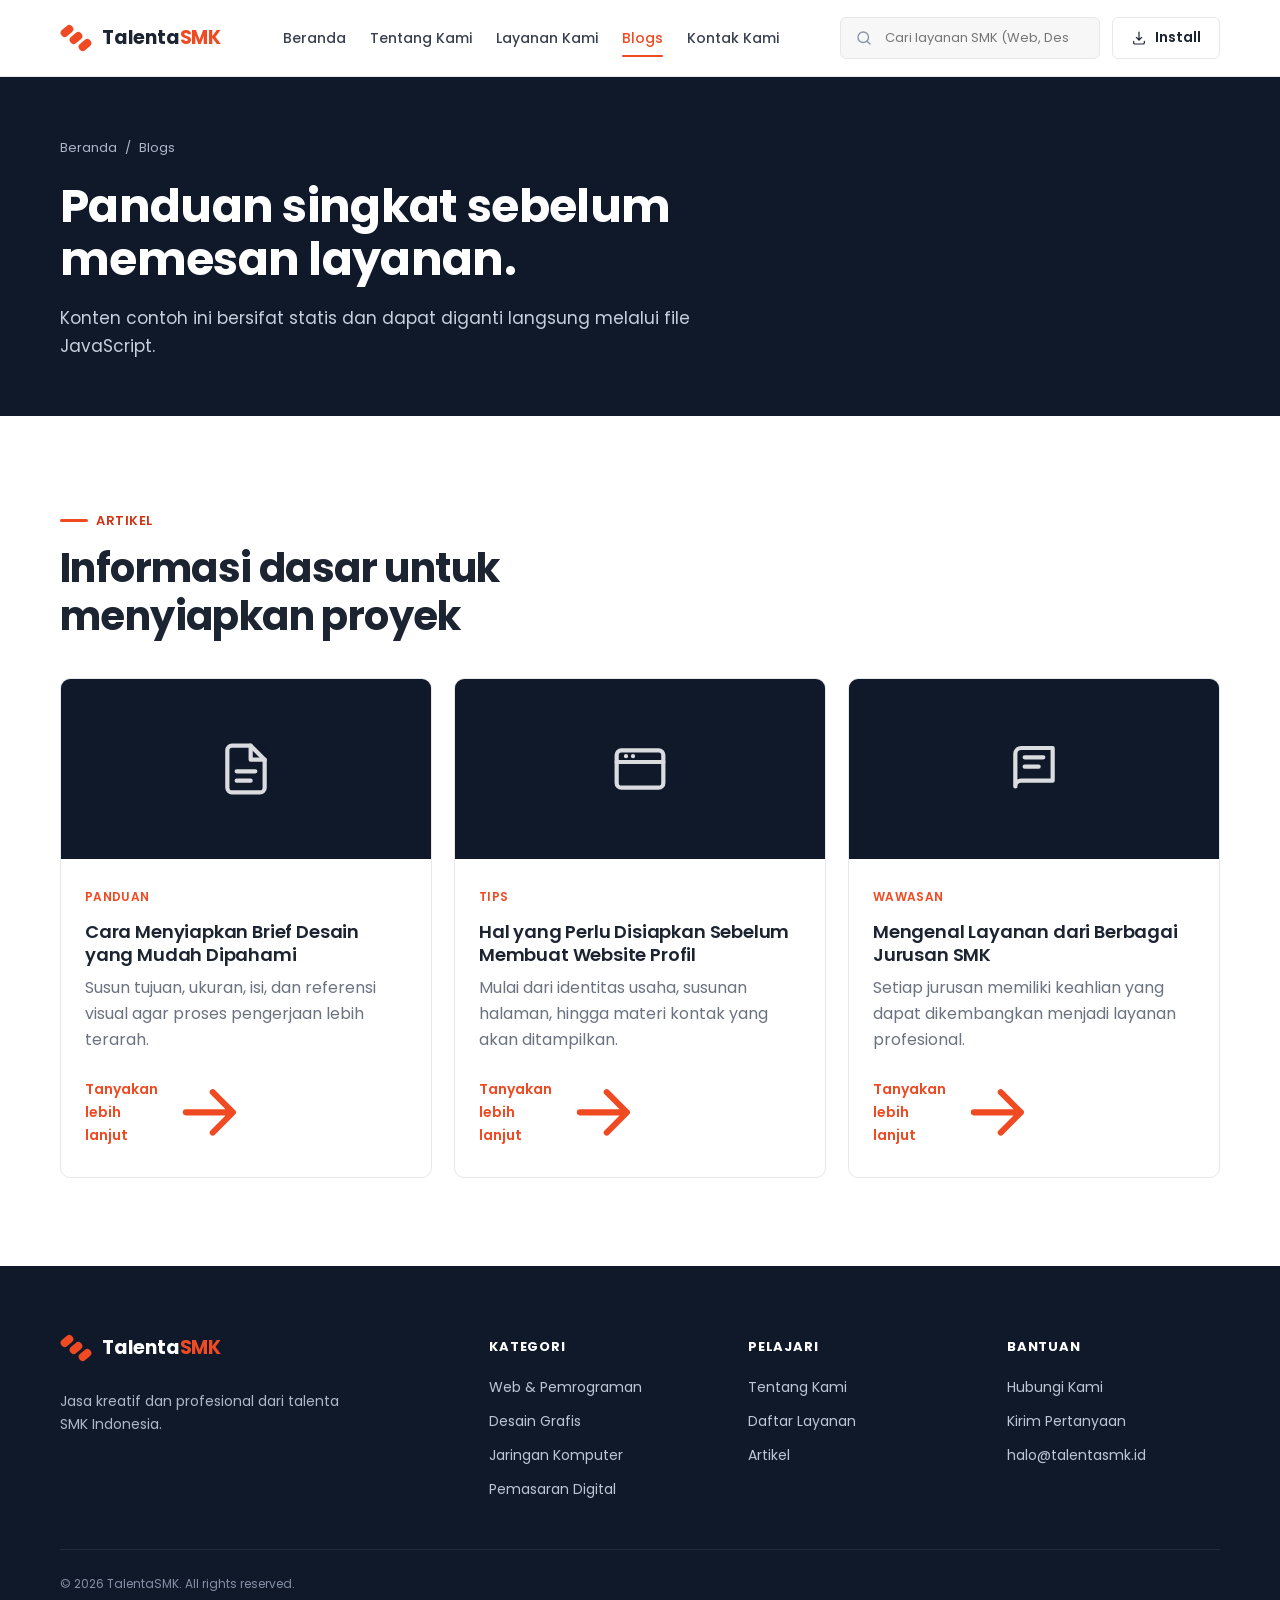
==== blog.html @ 046bb4ea "Add files via upload" ====
<!DOCTYPE html>
<html lang="id">
<head>
  <meta charset="UTF-8" />
  <meta name="viewport" content="width=device-width, initial-scale=1.0" />
  <meta name="description" content="Artikel singkat seputar jasa kreatif dan kebutuhan proyek." />
  <title>Blogs | TalentaSMK</title>
  <link rel="stylesheet" href="assets/css/style.css" />
  <link rel="manifest" href="manifest.json" />
  <meta name="theme-color" content="#10192a" />
  <link rel="icon" href="assets/icons/icon-192.png" />
  <link rel="apple-touch-icon" href="assets/icons/apple-touch-icon.png" />
  <meta name="apple-mobile-web-app-capable" content="yes" />
  <meta name="apple-mobile-web-app-title" content="TalentaSMK" />
</head>
<body data-page="blog">
  <header id="site-header"></header>

  <main>
    <section class="page-hero">
      <div class="container">
        <div class="breadcrumb"><a href="index.html">Beranda</a><span>/</span><span>Blogs</span></div>
        <h1>Panduan singkat sebelum memesan layanan.</h1>
        <p>Konten contoh ini bersifat statis dan dapat diganti langsung melalui file JavaScript.</p>
      </div>
    </section>

    <section class="section">
      <div class="container">
        <div class="section-heading">
          <span class="eyebrow">Artikel</span>
          <h2 class="section-title">Informasi dasar untuk menyiapkan proyek</h2>
        </div>
        <div class="blog-grid" id="blog-grid"></div>
      </div>
    </section>
  </main>

  <footer id="site-footer"></footer>
  <script src="assets/js/data.js"></script>
  <script src="assets/js/app.js"></script>
</body>
</html>
---- assets/css/style.css ----
@import url("https://fonts.googleapis.com/css2?family=Jost:ital,wght@0,100..900;1,100..900&family=Montserrat:ital,wght@0,100..900;1,100..900&family=Poppins:ital,wght@0,100;0,200;0,300;0,400;0,500;0,600;0,700;0,800;0,900;1,100;1,200;1,300;1,400;1,500;1,600;1,700;1,800;1,900&display=swap");

:root {
  --primary: #f04a23;
  --primary-dark: #cf3515;
  --primary-soft: #fdeee8;
  --navy: #10192a;
  --navy-soft: #1b2940;
  --text: #1c2432;
  --muted: #6b7280;
  --line: #e5e7eb;
  --surface: #ffffff;
  --surface-soft: #f7f7f8;
  --cream: #faf9f7;
  --success: #1e9b69;
  --shadow-sm: 0 1px 2px rgba(16, 24, 40, 0.06);
  --shadow-md: 0 4px 16px rgba(16, 24, 40, 0.08);
  --radius-sm: 6px;
  --radius-md: 10px;
  --radius-lg: 12px;
  --container: 1160px;
}

* {
  box-sizing: border-box;
}

html {
  scroll-behavior: smooth;
}

body {
  margin: 0;
  font-family: "Poppins", sans-serif;
  color: var(--text);
  background: var(--surface);
  line-height: 1.65;
}

body.menu-open {
  overflow: hidden;
}

a {
  color: inherit;
  text-decoration: none;
}

button,
input,
textarea,
select {
  font: inherit;
}

img,
svg {
  display: block;
  max-width: 100%;
}

.container {
  width: min(calc(100% - 40px), var(--container));
  margin-inline: auto;
}

.section {
  padding: 88px 0;
}

.section-soft {
  background: var(--surface-soft);
}

.section-cream {
  background: var(--cream);
}

.eyebrow {
  display: inline-flex;
  align-items: center;
  gap: 8px;
  margin-bottom: 12px;
  color: var(--primary-dark);
  font-size: 13px;
  font-weight: 600;
  letter-spacing: 0.04em;
  text-transform: uppercase;
}

.eyebrow::before {
  content: "";
  width: 28px;
  height: 3px;
  border-radius: 99px;
  background: var(--primary);
}

.section-heading {
  max-width: 680px;
  margin-bottom: 38px;
}

.section-heading.center {
  margin-inline: auto;
  text-align: center;
}

.section-heading.center .eyebrow::before {
  display: none;
}

.section-title {
  margin: 0;
  font-size: clamp(28px, 3.4vw, 40px);
  font-weight: 650;
  line-height: 1.2;
  letter-spacing: -0.015em;
}

.section-copy {
  margin: 14px 0 0;
  color: var(--muted);
  font-size: 17px;
}

/* Header */
.site-header {
  position: sticky;
  top: 0;
  z-index: 1000;
  border-bottom: 1px solid var(--line);
  background: var(--surface);
}

.header-inner {
  min-height: 76px;
  display: grid;
  grid-template-columns: auto 1fr auto;
  align-items: center;
  gap: 26px;
}

.header-actions {
  display: flex;
  align-items: center;
  gap: 12px;
}

.install-btn {
  white-space: nowrap;
}

.install-btn svg {
  width: 16px;
}

.brand {
  display: inline-flex;
  align-items: center;
  gap: 10px;
  font-size: 19px;
  font-weight: 650;
  letter-spacing: -0.01em;
  white-space: nowrap;
}

.brand-mark {
  position: relative;
  width: 32px;
  height: 32px;
}

.brand-mark span {
  position: absolute;
  width: 14px;
  height: 8px;
  border-radius: 999px;
  background: var(--primary);
  transform: rotate(-40deg);
}

.brand-mark span:nth-child(1) {
  left: 0;
  top: 5px;
}

.brand-mark span:nth-child(2) {
  left: 9px;
  top: 12px;
}

.brand-mark span:nth-child(3) {
  left: 18px;
  top: 19px;
}

.brand-accent {
  color: var(--primary);
}

.nav-list {
  display: flex;
  align-items: center;
  justify-content: center;
  gap: 24px;
  margin: 0;
  padding: 0;
  list-style: none;
}

.nav-link {
  position: relative;
  padding: 26px 0;
  color: #3a4150;
  font-size: 14px;
  font-weight: 500;
  white-space: nowrap;
}

.nav-link::after {
  content: "";
  position: absolute;
  left: 0;
  right: 0;
  bottom: 17px;
  height: 2px;
  border-radius: 99px;
  background: var(--primary);
  transform: scaleX(0);
  transition: transform 180ms ease;
}

.nav-link:hover,
.nav-link.active {
  color: var(--primary);
}

.nav-link:hover::after,
.nav-link.active::after {
  transform: scaleX(1);
}

.header-search {
  position: relative;
  width: 260px;
}

.header-search svg {
  position: absolute;
  left: 15px;
  top: 50%;
  width: 18px;
  color: #8a93a4;
  transform: translateY(-50%);
  pointer-events: none;
}

.header-search input {
  width: 100%;
  height: 42px;
  padding: 0 16px 0 44px;
  border: 1px solid var(--line);
  border-radius: var(--radius-sm);
  outline: none;
  background: var(--surface-soft);
  color: var(--text);
  font-size: 13px;
  transition:
    border-color 160ms ease,
    background 160ms ease;
}

.header-search input:focus {
  border-color: var(--primary);
  background: #fff;
}

.menu-toggle {
  display: none;
  width: 42px;
  height: 42px;
  align-items: center;
  justify-content: center;
  border: 1px solid var(--line);
  border-radius: 12px;
  background: #fff;
  color: var(--text);
  cursor: pointer;
}

.mobile-search {
  display: none;
}

/* Buttons */
.btn {
  display: inline-flex;
  min-height: 46px;
  align-items: center;
  justify-content: center;
  gap: 8px;
  padding: 0 20px;
  border: 1px solid transparent;
  border-radius: var(--radius-sm);
  font-weight: 600;
  cursor: pointer;
  transition:
    background 140ms ease,
    border-color 140ms ease,
    color 140ms ease;
}

.btn-primary {
  background: var(--primary);
  color: #fff;
}

.btn-primary:hover {
  background: var(--primary-dark);
}

.btn-light {
  background: #fff;
  color: var(--primary-dark);
  border-color: var(--line);
}

.btn-outline {
  border-color: var(--line);
  background: #fff;
  color: var(--text);
}

.btn-outline:hover {
  border-color: var(--primary);
  color: var(--primary);
}

.btn-small {
  min-height: 42px;
  padding-inline: 18px;
  font-size: 14px;
}

/* Hero */
.hero {
  position: relative;
  overflow: hidden;
  padding: 76px 0 72px;
  background: var(--cream);
  border-bottom: 1px solid var(--line);
}

.hero-grid {
  position: relative;
  z-index: 1;
  display: grid;
  grid-template-columns: 1.12fr 0.88fr;
  align-items: center;
  gap: 64px;
}

.hero-badge {
  display: inline-flex;
  align-items: center;
  gap: 8px;
  margin-bottom: 18px;
  padding: 6px 12px;
  border: 1px solid var(--line);
  border-radius: var(--radius-sm);
  background: #fff;
  color: var(--primary-dark);
  font-size: 13px;
  font-weight: 600;
}

.hero-badge-dot {
  width: 6px;
  height: 6px;
  border-radius: 50%;
  background: var(--primary);
}

.hero-title {
  margin: 0;
  max-width: 720px;
  font-size: clamp(36px, 4.6vw, 56px);
  font-weight: 650;
  line-height: 1.12;
  letter-spacing: -0.02em;
}

.hero-title strong {
  color: var(--primary);
}

.hero-copy {
  max-width: 650px;
  margin: 24px 0 0;
  color: var(--muted);
  font-size: 18px;
}

.hero-actions {
  display: flex;
  flex-wrap: wrap;
  gap: 12px;
  margin-top: 32px;
}

.hero-note {
  display: flex;
  flex-wrap: wrap;
  gap: 18px;
  margin-top: 30px;
  color: #4c566a;
  font-size: 13px;
  font-weight: 650;
}

.hero-note span {
  display: inline-flex;
  align-items: center;
  gap: 7px;
}

.hero-note svg {
  width: 17px;
  color: var(--success);
}

.hero-visual {
  width: 100%;
  max-width: 460px;
  margin-left: auto;
}

.visual-panel {
  overflow: hidden;
  border-radius: var(--radius-lg);
  background: var(--navy);
}

.visual-content {
  padding: 32px;
  color: #fff;
}

.visual-kicker {
  margin: 0 0 14px;
  color: #ffb596;
  font-size: 12px;
  font-weight: 600;
  letter-spacing: 0.04em;
  text-transform: uppercase;
}

.visual-title {
  max-width: 310px;
  margin: 0;
  font-size: 26px;
  font-weight: 600;
  line-height: 1.25;
  letter-spacing: -0.01em;
}

.visual-service-list {
  display: grid;
  gap: 12px;
  margin-top: 30px;
}

.visual-service {
  display: grid;
  grid-template-columns: 42px 1fr auto;
  align-items: center;
  gap: 12px;
  padding: 13px 14px;
  border: 1px solid rgba(255, 255, 255, 0.12);
  border-radius: var(--radius-sm);
  background: rgba(255, 255, 255, 0.06);
}

.visual-service-icon {
  width: 42px;
  height: 42px;
  display: grid;
  place-items: center;
  border-radius: 12px;
  background: rgba(255, 255, 255, 0.12);
  color: #ffb596;
}

.visual-service-icon svg {
  width: 21px;
}

.visual-service strong {
  display: block;
  font-size: 14px;
}

.visual-service small {
  color: #bdc7d7;
  font-size: 11px;
}

.visual-service-arrow {
  color: #fff;
  opacity: 0.7;
}

.hero-stats {
  position: relative;
  z-index: 1;
  display: grid;
  grid-template-columns: 1fr 1fr;
  gap: 10px;
  width: calc(100% - 32px);
  margin: -24px auto 0;
}

.hero-stat {
  padding: 14px 16px;
  border: 1px solid var(--line);
  border-radius: var(--radius-md);
  background: #fff;
  box-shadow: var(--shadow-md);
}

.hero-stat-label {
  display: block;
  color: var(--muted);
  font-size: 11px;
  font-weight: 500;
}

.hero-stat-value {
  display: block;
  margin-top: 3px;
  font-size: 15px;
  font-weight: 650;
}

/* Cards & grids */
.feature-grid,
.service-grid,
.step-grid,
.value-grid,
.blog-grid {
  display: grid;
  gap: 22px;
}

.feature-grid {
  grid-template-columns: repeat(3, 1fr);
}

.feature-card {
  padding: 26px;
  border: 1px solid var(--line);
  border-radius: var(--radius-md);
  background: #fff;
  transition: border-color 160ms ease;
}

.feature-card:hover {
  border-color: var(--primary);
}

.feature-icon,
.service-icon,
.step-number,
.value-icon,
.contact-icon {
  width: 48px;
  height: 48px;
  display: grid;
  place-items: center;
  border-radius: var(--radius-sm);
  background: var(--primary-soft);
  color: var(--primary);
}

.feature-icon svg,
.service-icon svg,
.value-icon svg,
.contact-icon svg {
  width: 25px;
}

.feature-card h3,
.service-card h3,
.value-card h3,
.blog-card h3 {
  margin: 18px 0 8px;
  font-size: 18px;
  font-weight: 600;
  line-height: 1.3;
  letter-spacing: -0.01em;
}

.feature-card p,
.service-card p,
.value-card p,
.blog-card p {
  margin: 0;
  color: var(--muted);
}

.service-grid {
  grid-template-columns: repeat(3, 1fr);
}

.service-card {
  position: relative;
  display: flex;
  min-height: 300px;
  flex-direction: column;
  padding: 26px;
  border: 1px solid var(--line);
  border-radius: var(--radius-md);
  background: #fff;
  transition: border-color 160ms ease;
}

.service-card:hover {
  border-color: var(--primary);
}

.service-card .service-icon {
  position: relative;
  z-index: 1;
}

.service-card .service-code {
  display: inline-flex;
  align-self: flex-start;
  margin-top: 18px;
  padding: 4px 8px;
  border-radius: 4px;
  background: var(--surface-soft);
  color: #5f6a7e;
  font-size: 11px;
  font-weight: 600;
  letter-spacing: 0.04em;
}

.service-card h3 {
  margin-top: 14px;
}

.service-card .service-link {
  display: inline-flex;
  align-items: center;
  gap: 7px;
  margin-top: auto;
  padding-top: 22px;
  color: var(--primary);
  font-size: 14px;
  font-weight: 600;
}

.service-card .service-link svg {
  width: 17px;
  transition: transform 160ms ease;
}

.service-card:hover .service-link svg {
  transform: translateX(3px);
}

.step-grid {
  grid-template-columns: repeat(3, 1fr);
  counter-reset: steps;
}

.step-card {
  position: relative;
  padding: 26px;
  border: 1px solid var(--line);
  border-radius: var(--radius-md);
  background: #fff;
}

.step-number {
  background: var(--navy);
  color: #fff;
  font-weight: 650;
}

.step-card h3 {
  margin: 18px 0 8px;
  font-size: 18px;
  font-weight: 600;
}

.step-card p {
  margin: 0;
  color: var(--muted);
}

/* CTA */
.cta-band {
  padding: 64px 0;
  background: var(--primary);
  color: #fff;
}

.cta-inner {
  display: flex;
  align-items: center;
  justify-content: space-between;
  gap: 28px;
}

.cta-copy h2 {
  margin: 0;
  font-size: clamp(26px, 3.6vw, 38px);
  font-weight: 650;
  line-height: 1.2;
  letter-spacing: -0.01em;
}

.cta-copy p {
  margin: 13px 0 0;
  color: rgba(255, 255, 255, 0.82);
  font-size: 16px;
}

/* Page hero */
.page-hero {
  padding: 60px 0 56px;
  background: var(--navy);
  color: #fff;
}

.page-hero h1 {
  max-width: 780px;
  margin: 0;
  font-size: clamp(32px, 4.2vw, 46px);
  font-weight: 650;
  line-height: 1.15;
  letter-spacing: -0.015em;
}

.page-hero p {
  max-width: 690px;
  margin: 18px 0 0;
  color: #c6cfdd;
  font-size: 17px;
}

.breadcrumb {
  display: flex;
  align-items: center;
  gap: 8px;
  margin-bottom: 22px;
  color: #abb6c8;
  font-size: 13px;
}

.breadcrumb a:hover {
  color: #fff;
}

/* Search/filter */
.service-toolbar {
  display: grid;
  grid-template-columns: minmax(0, 1fr) auto;
  align-items: center;
  gap: 18px;
  margin-bottom: 34px;
}

.service-search {
  position: relative;
}

.service-search svg {
  position: absolute;
  left: 18px;
  top: 50%;
  width: 19px;
  color: #8993a4;
  transform: translateY(-50%);
}

.service-search input {
  width: 100%;
  height: 50px;
  padding: 0 18px 0 50px;
  border: 1px solid var(--line);
  border-radius: var(--radius-sm);
  outline: none;
  background: #fff;
}

.service-search input:focus {
  border-color: var(--primary);
}

.service-count {
  color: var(--muted);
  font-size: 14px;
  white-space: nowrap;
}

.empty-state {
  grid-column: 1 / -1;
  padding: 54px 28px;
  border: 1px dashed #d5dae3;
  border-radius: var(--radius-md);
  text-align: center;
  background: #fafbfc;
}

.empty-state-icon {
  width: 56px;
  height: 56px;
  display: grid;
  place-items: center;
  margin: 0 auto 16px;
  border-radius: 16px;
  background: var(--primary-soft);
  color: var(--primary);
}

.empty-state h3 {
  margin: 0;
}

.empty-state p {
  margin: 8px 0 0;
  color: var(--muted);
}

/* About */
.about-split,
.contact-layout,
.detail-layout {
  display: grid;
  gap: 52px;
}

.about-split {
  grid-template-columns: 0.95fr 1.05fr;
  align-items: center;
}

.about-visual {
  position: relative;
  min-height: 420px;
  overflow: hidden;
  border-radius: var(--radius-lg);
  background: var(--primary);
}

.about-visual-grid {
  position: absolute;
  inset: 65px;
  display: grid;
  grid-template-columns: repeat(2, 1fr);
  gap: 14px;
}

.about-visual-card {
  display: flex;
  flex-direction: column;
  justify-content: flex-end;
  padding: 20px;
  border-radius: var(--radius-md);
  background: #fff;
  color: var(--text);
}

.about-visual-card strong {
  font-size: 26px;
  font-weight: 650;
}

.about-visual-card span {
  color: var(--muted);
  font-size: 13px;
}

.about-copy h2 {
  margin: 0;
  font-size: clamp(28px, 3.6vw, 38px);
  font-weight: 650;
  line-height: 1.2;
  letter-spacing: -0.01em;
}

.about-copy p {
  color: var(--muted);
}

.value-grid {
  grid-template-columns: repeat(3, 1fr);
}

.value-card {
  padding: 28px;
  border: 1px solid var(--line);
  border-radius: var(--radius-md);
  background: #fff;
}

/* Details */
.detail-layout {
  grid-template-columns: minmax(0, 1fr) 330px;
  align-items: start;
}

.detail-main {
  min-width: 0;
}

.detail-card {
  padding: 32px;
  border: 1px solid var(--line);
  border-radius: var(--radius-md);
  background: #fff;
}

.detail-title-row {
  display: flex;
  align-items: center;
  gap: 18px;
}

.detail-title-row .service-icon {
  flex: 0 0 auto;
  width: 60px;
  height: 60px;
  border-radius: var(--radius-sm);
}

.detail-title-row .service-icon svg {
  width: 28px;
}

.detail-title-row h1 {
  margin: 0;
  font-size: clamp(26px, 3.4vw, 34px);
  font-weight: 650;
  line-height: 1.2;
  letter-spacing: -0.01em;
}

.detail-title-row p {
  margin: 5px 0 0;
  color: var(--muted);
}

.detail-intro {
  margin: 28px 0 0;
  color: #4e596d;
  font-size: 17px;
}

.detail-section {
  margin-top: 36px;
}

.detail-section h2 {
  margin: 0 0 16px;
  font-size: 23px;
  letter-spacing: -0.025em;
}

.check-list {
  display: grid;
  grid-template-columns: repeat(2, minmax(0, 1fr));
  gap: 12px 18px;
  margin: 0;
  padding: 0;
  list-style: none;
}

.check-list li {
  display: flex;
  align-items: flex-start;
  gap: 10px;
  color: #4e596d;
}

.check-list svg {
  width: 18px;
  flex: 0 0 auto;
  margin-top: 4px;
  color: var(--success);
}

.tag-list {
  display: flex;
  flex-wrap: wrap;
  gap: 10px;
}

.tag {
  padding: 7px 11px;
  border-radius: var(--radius-sm);
  background: var(--surface-soft);
  color: #4d586a;
  font-size: 13px;
  font-weight: 600;
}

.detail-sidebar {
  position: sticky;
  top: 102px;
}

.sidebar-card {
  padding: 24px;
  border-radius: var(--radius-md);
  background: var(--navy);
  color: #fff;
}

.sidebar-card h3 {
  margin: 0;
  font-size: 22px;
}

.sidebar-card p {
  margin: 10px 0 22px;
  color: #bec8d8;
  font-size: 14px;
}

.sidebar-card .btn {
  width: 100%;
}

.sidebar-note {
  margin-top: 14px;
  color: #8793a6;
  font-size: 12px;
  text-align: center;
}

.talent-grid {
  display: grid;
  grid-template-columns: repeat(3, 1fr);
  gap: 18px;
}

.talent-card {
  padding: 18px;
  border: 1px solid var(--line);
  border-radius: 18px;
  background: #fff;
}

.talent-avatar {
  width: 58px;
  height: 58px;
  display: grid;
  place-items: center;
  border-radius: 50%;
  background: var(--primary-soft);
  color: var(--primary);
  font-weight: 650;
}

.talent-card h3 {
  margin: 14px 0 2px;
  font-size: 17px;
}

.talent-card p {
  margin: 0;
  color: var(--muted);
  font-size: 13px;
}

/* Blog */
.blog-grid {
  grid-template-columns: repeat(3, 1fr);
}

.blog-card {
  overflow: hidden;
  border: 1px solid var(--line);
  border-radius: var(--radius-md);
  background: #fff;
  transition: border-color 160ms ease;
}

.blog-card:hover {
  border-color: var(--primary);
}

.blog-cover {
  min-height: 180px;
  display: grid;
  place-items: center;
  background: var(--navy);
  color: #fff;
}

.blog-cover svg {
  width: 56px;
  opacity: 0.85;
}

.blog-card-body {
  padding: 24px;
}

.blog-meta {
  color: var(--primary);
  font-size: 12px;
  font-weight: 600;
  letter-spacing: 0.03em;
  text-transform: uppercase;
}

.blog-card h3 {
  margin-top: 11px;
}

.blog-link {
  display: inline-flex;
  align-items: center;
  gap: 7px;
  margin-top: 18px;
  color: var(--primary);
  font-size: 14px;
  font-weight: 600;
}

/* Contact */
.contact-layout {
  grid-template-columns: 0.8fr 1.2fr;
  align-items: start;
}

.contact-list {
  display: grid;
  gap: 15px;
  margin-top: 30px;
}

.contact-item {
  display: flex;
  align-items: flex-start;
  gap: 14px;
}

.contact-item h3 {
  margin: 2px 0 3px;
  font-size: 16px;
}

.contact-item p,
.contact-item a {
  margin: 0;
  color: var(--muted);
  font-size: 14px;
}

.form-card {
  padding: 32px;
  border: 1px solid var(--line);
  border-radius: var(--radius-md);
  background: #fff;
}

.form-grid {
  display: grid;
  grid-template-columns: repeat(2, 1fr);
  gap: 18px;
}

.form-field {
  display: grid;
  gap: 8px;
}

.form-field.full {
  grid-column: 1 / -1;
}

.form-field label {
  font-size: 13px;
  font-weight: 600;
}

.form-field input,
.form-field select,
.form-field textarea {
  width: 100%;
  padding: 12px 14px;
  border: 1px solid var(--line);
  border-radius: var(--radius-sm);
  outline: none;
  background: #fff;
  color: var(--text);
}

.form-field textarea {
  min-height: 150px;
  resize: vertical;
}

.form-field input:focus,
.form-field select:focus,
.form-field textarea:focus {
  border-color: var(--primary);
}

.form-status {
  display: none;
  margin: 18px 0 0;
  padding: 12px 14px;
  border-radius: 11px;
  background: #eaf8f2;
  color: #146b49;
  font-size: 13px;
}

.form-status.show {
  display: block;
}

/* Footer */
.site-footer {
  background: var(--navy);
  color: #fff;
}

.footer-main {
  display: grid;
  grid-template-columns: 1.35fr repeat(3, 0.75fr);
  gap: 46px;
  padding: 66px 0 48px;
}

.footer-brand p {
  max-width: 310px;
  margin: 18px 0 0;
  color: #aeb8c8;
  font-size: 14px;
}

.footer-column h3 {
  margin: 4px 0 19px;
  color: #fff;
  font-size: 13px;
  letter-spacing: 0.06em;
  text-transform: uppercase;
}

.footer-links {
  display: grid;
  gap: 11px;
}

.footer-links a {
  color: #bcc6d5;
  font-size: 14px;
}

.footer-links a:hover {
  color: #fff;
}

.footer-bottom {
  display: flex;
  align-items: center;
  justify-content: space-between;
  gap: 20px;
  padding: 24px 0;
  border-top: 1px solid rgba(255, 255, 255, 0.08);
  color: #8390a5;
  font-size: 12px;
}

/* Responsive */
@media (max-width: 1080px) {
  .header-inner {
    grid-template-columns: auto 1fr auto;
  }

  .header-search {
    display: none;
  }

  .nav-list {
    justify-content: flex-end;
    gap: 19px;
  }

  .hero-grid {
    gap: 35px;
  }
}

@media (max-width: 860px) {
  .section {
    padding: 70px 0;
  }

  .header-inner {
    min-height: 70px;
    display: flex;
    justify-content: space-between;
  }

  .menu-toggle {
    display: inline-flex;
  }

  .site-nav {
    position: fixed;
    inset: 70px 0 0;
    padding: 22px 20px 35px;
    background: rgba(255, 255, 255, 0.98);
    opacity: 0;
    visibility: hidden;
    transform: translateY(-10px);
    transition:
      opacity 170ms ease,
      visibility 170ms ease,
      transform 170ms ease;
  }

  .site-nav.open {
    opacity: 1;
    visibility: visible;
    transform: translateY(0);
  }

  .nav-list {
    display: grid;
    gap: 5px;
  }

  .nav-link {
    display: block;
    padding: 14px 4px;
    border-bottom: 1px solid var(--line);
    font-size: 16px;
  }

  .nav-link::after {
    display: none;
  }

  .mobile-search {
    display: block;
    margin-top: 20px;
  }

  .mobile-search input {
    width: 100%;
    height: 48px;
    padding: 0 16px;
    border: 1px solid var(--line);
    border-radius: 13px;
    outline: none;
  }

  .hero {
    padding-top: 70px;
  }

  .hero-grid,
  .about-split,
  .contact-layout,
  .detail-layout {
    grid-template-columns: 1fr;
  }

  .hero-visual {
    max-width: 480px;
    width: 100%;
    margin: 5px auto 0;
  }

  .feature-grid,
  .service-grid,
  .step-grid,
  .value-grid,
  .blog-grid {
    grid-template-columns: repeat(2, 1fr);
  }

  .cta-inner {
    align-items: flex-start;
    flex-direction: column;
  }

  .footer-main {
    grid-template-columns: 1.4fr 1fr 1fr;
  }

  .footer-brand {
    grid-column: 1 / -1;
  }

  .detail-sidebar {
    position: static;
  }
}

@media (max-width: 620px) {
  .container {
    width: min(calc(100% - 28px), var(--container));
  }

  .section {
    padding: 58px 0;
  }

  .hero {
    padding: 55px 0 65px;
  }

  .hero-title {
    font-size: clamp(40px, 12vw, 56px);
  }

  .hero-copy {
    font-size: 16px;
  }

  .hero-actions,
  .hero-actions .btn {
    width: 100%;
  }

  .visual-content {
    padding: 27px;
  }

  .visual-title {
    font-size: 24px;
  }

  .hero-stats {
    grid-template-columns: 1fr;
    width: calc(100% - 24px);
    margin-top: -16px;
  }

  .feature-grid,
  .service-grid,
  .step-grid,
  .value-grid,
  .blog-grid,
  .talent-grid {
    grid-template-columns: 1fr;
  }

  .service-card {
    min-height: 290px;
  }

  .service-toolbar {
    grid-template-columns: 1fr;
  }

  .service-count {
    white-space: normal;
  }

  .about-visual {
    min-height: 380px;
  }

  .about-visual-grid {
    inset: 44px;
  }

  .check-list {
    grid-template-columns: 1fr;
  }

  .detail-card,
  .form-card {
    padding: 24px;
  }

  .detail-title-row {
    align-items: flex-start;
    flex-direction: column;
  }

  .form-grid {
    grid-template-columns: 1fr;
  }

  .form-field.full {
    grid-column: auto;
  }

  .footer-main {
    grid-template-columns: 1fr 1fr;
    gap: 36px 24px;
  }

  .footer-brand {
    grid-column: 1 / -1;
  }

  .footer-bottom {
    align-items: flex-start;
    flex-direction: column;
  }
}

@media (prefers-reduced-motion: reduce) {
  *,
  *::before,
  *::after {
    scroll-behavior: auto !important;
    transition-duration: 0.01ms !important;
    animation-duration: 0.01ms !important;
    animation-iteration-count: 1 !important;
  }
}
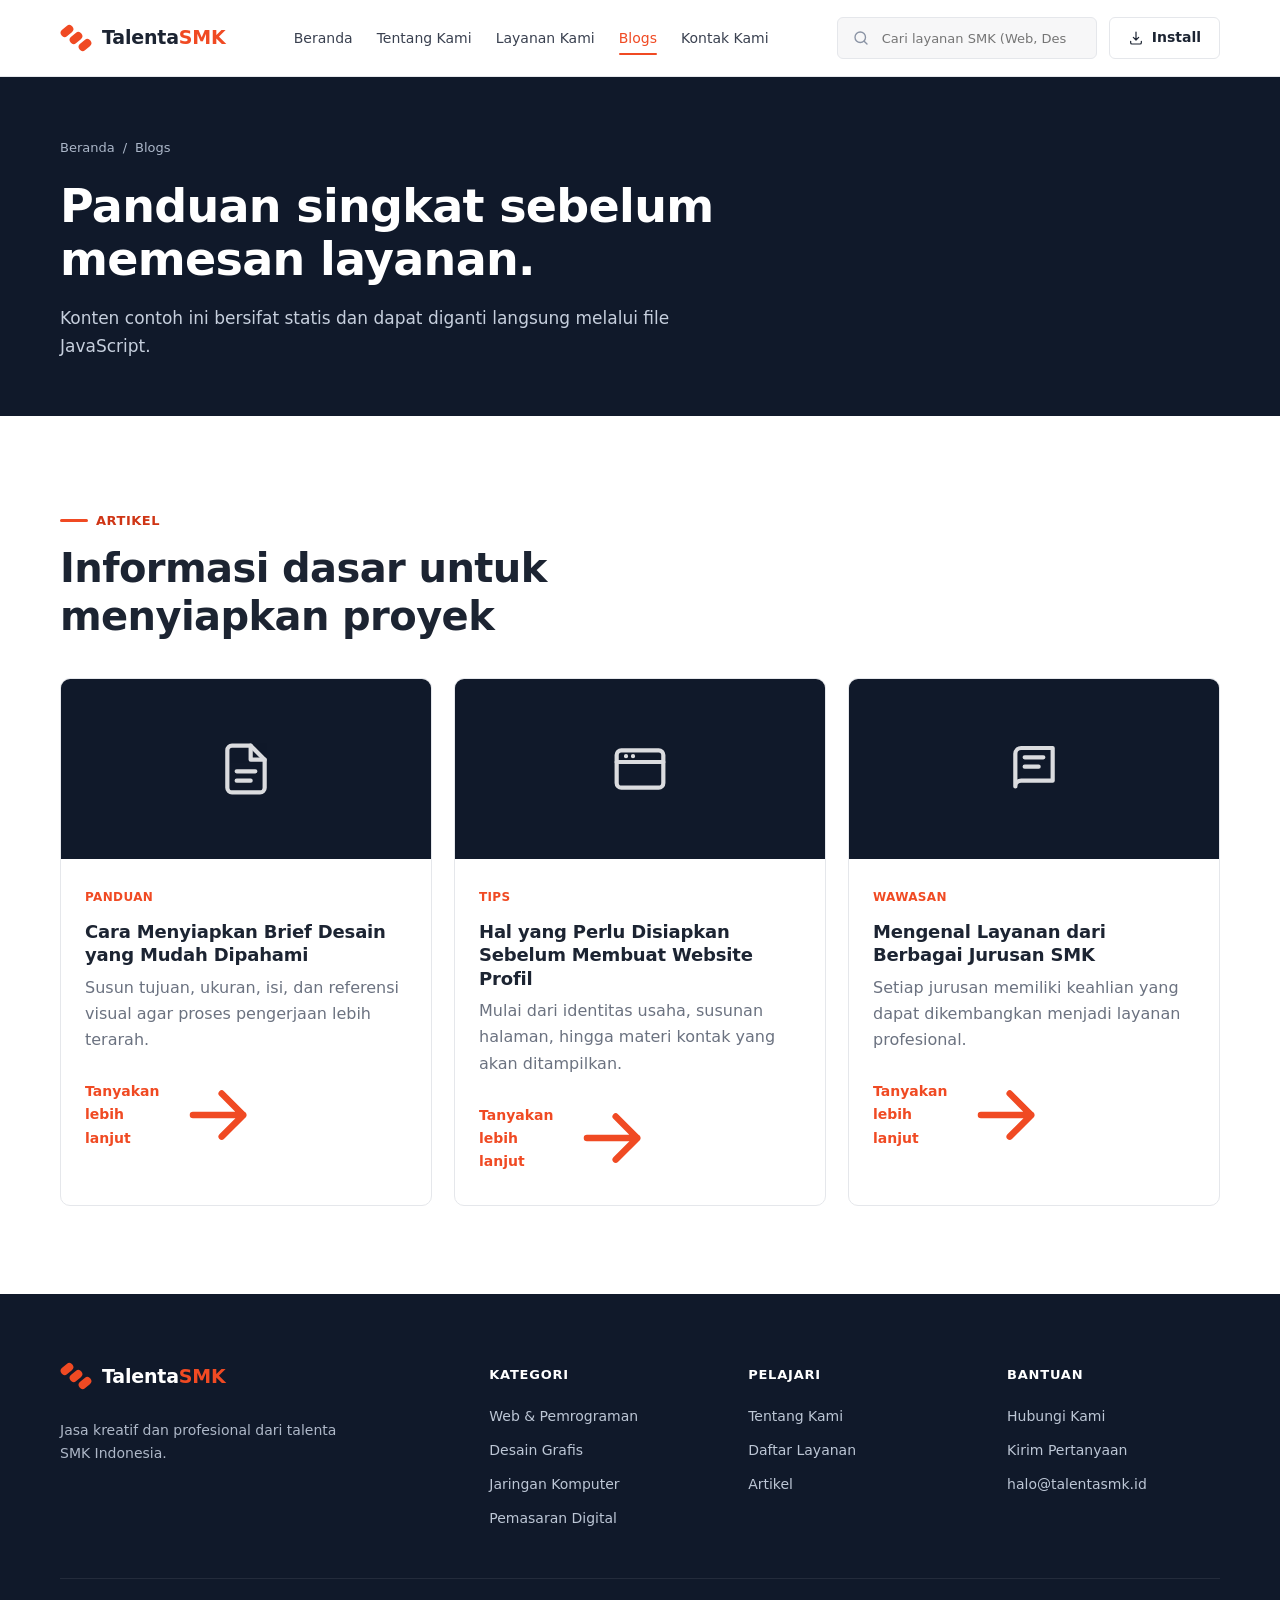
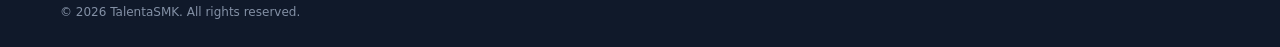
==== commit 50d5f434: "Add files via upload" ====
--- a/blog.html
+++ b/blog.html
@@ -8,7 +8,8 @@
   <link rel="stylesheet" href="assets/css/style.css" />
   <link rel="manifest" href="manifest.json" />
   <meta name="theme-color" content="#10192a" />
-  <link rel="icon" href="assets/icons/icon-192.png" />
+  <link rel="icon" href="favicon.ico" sizes="any" />
+  <link rel="icon" href="assets/icons/icon-192.png" type="image/png" />
   <link rel="apple-touch-icon" href="assets/icons/apple-touch-icon.png" />
   <meta name="apple-mobile-web-app-capable" content="yes" />
   <meta name="apple-mobile-web-app-title" content="TalentaSMK" />
--- a/assets/css/style.css
+++ b/assets/css/style.css
@@ -1,5 +1,3 @@
-@import url("https://fonts.googleapis.com/css2?family=Jost:ital,wght@0,100..900;1,100..900&family=Montserrat:ital,wght@0,100..900;1,100..900&family=Poppins:ital,wght@0,100;0,200;0,300;0,400;0,500;0,600;0,700;0,800;0,900;1,100;1,200;1,300;1,400;1,500;1,600;1,700;1,800;1,900&display=swap");
-
 :root {
   --primary: #f04a23;
   --primary-dark: #cf3515;
@@ -31,7 +29,7 @@
 
 body {
   margin: 0;
-  font-family: "Poppins", sans-serif;
+  font-family: Inter, ui-sans-serif, system-ui, -apple-system, BlinkMacSystemFont, "Segoe UI", sans-serif;
   color: var(--text);
   background: var(--surface);
   line-height: 1.65;
@@ -266,9 +264,7 @@
   background: var(--surface-soft);
   color: var(--text);
   font-size: 13px;
-  transition:
-    border-color 160ms ease,
-    background 160ms ease;
+  transition: border-color 160ms ease, background 160ms ease;
 }
 
 .header-search input:focus {
@@ -305,10 +301,7 @@
   border-radius: var(--radius-sm);
   font-weight: 600;
   cursor: pointer;
-  transition:
-    background 140ms ease,
-    border-color 140ms ease,
-    color 140ms ease;
+  transition: background 140ms ease, border-color 140ms ease, color 140ms ease;
 }
 
 .btn-primary {
@@ -1324,10 +1317,7 @@
     opacity: 0;
     visibility: hidden;
     transform: translateY(-10px);
-    transition:
-      opacity 170ms ease,
-      visibility 170ms ease,
-      transform 170ms ease;
+    transition: opacity 170ms ease, visibility 170ms ease, transform 170ms ease;
   }
 
   .site-nav.open {
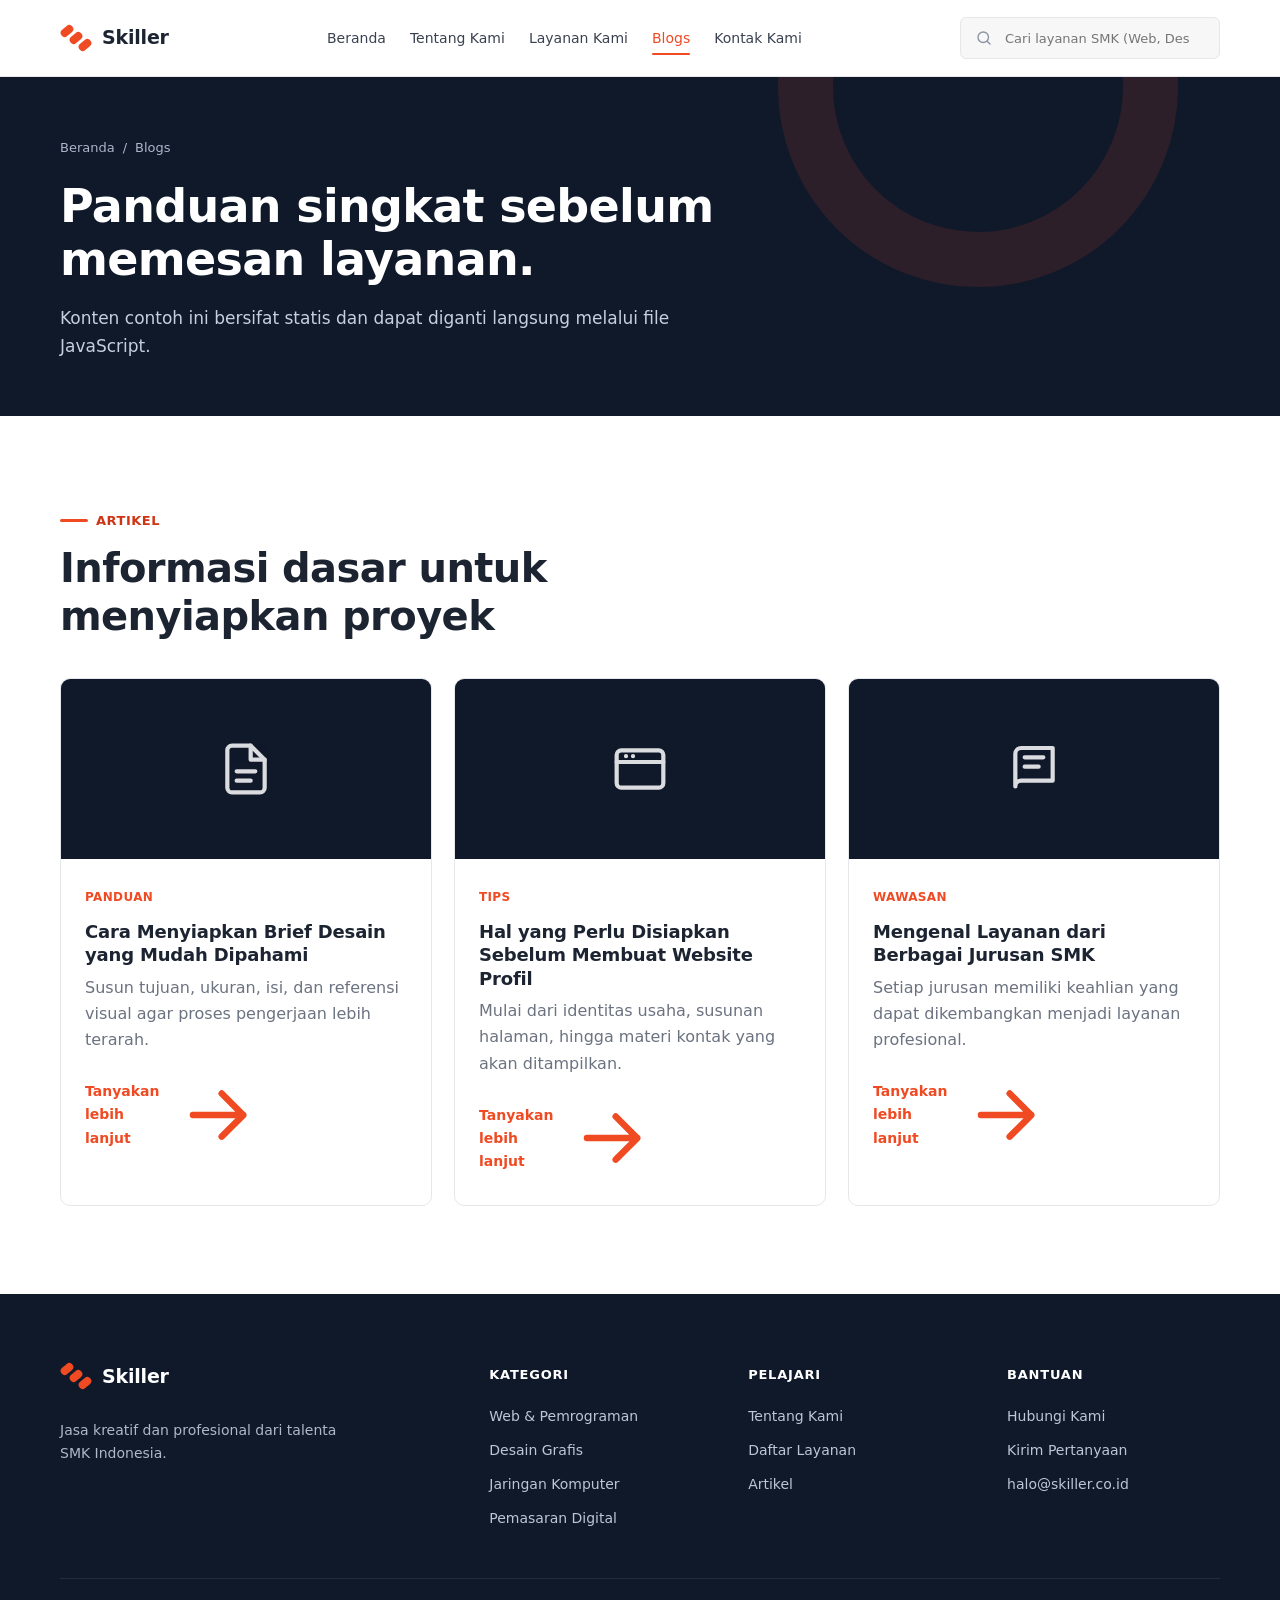
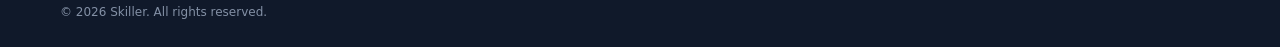
==== commit c1059454: "Add files via upload" ====
--- a/blog.html
+++ b/blog.html
@@ -4,15 +4,9 @@
   <meta charset="UTF-8" />
   <meta name="viewport" content="width=device-width, initial-scale=1.0" />
   <meta name="description" content="Artikel singkat seputar jasa kreatif dan kebutuhan proyek." />
-  <title>Blogs | TalentaSMK</title>
+  <title>Blogs | Skiller</title>
   <link rel="stylesheet" href="assets/css/style.css" />
-  <link rel="manifest" href="manifest.json" />
-  <meta name="theme-color" content="#10192a" />
   <link rel="icon" href="favicon.ico" sizes="any" />
-  <link rel="icon" href="assets/icons/icon-192.png" type="image/png" />
-  <link rel="apple-touch-icon" href="assets/icons/apple-touch-icon.png" />
-  <meta name="apple-mobile-web-app-capable" content="yes" />
-  <meta name="apple-mobile-web-app-title" content="TalentaSMK" />
 </head>
 <body data-page="blog">
   <header id="site-header"></header>
--- a/assets/css/style.css
+++ b/assets/css/style.css
@@ -145,13 +145,7 @@
   gap: 12px;
 }
 
-.install-btn {
-  white-space: nowrap;
-}
-
-.install-btn svg {
-  width: 16px;
-}
+
 
 .brand {
   display: inline-flex;
@@ -1515,3 +1509,447 @@
     animation-iteration-count: 1 !important;
   }
 }
+
+/* Motion & mobile navigation enhancements */
+.site-header {
+  transition: box-shadow 220ms ease, background-color 220ms ease;
+}
+
+.site-header.scrolled {
+  box-shadow: 0 10px 30px rgba(16, 25, 42, 0.08);
+}
+
+.menu-overlay {
+  display: none;
+}
+
+.hamburger-lines {
+  position: relative;
+  width: 21px;
+  height: 16px;
+  display: block;
+}
+
+.hamburger-lines span {
+  position: absolute;
+  left: 0;
+  width: 100%;
+  height: 2px;
+  border-radius: 999px;
+  background: currentColor;
+  transform-origin: center;
+  transition: top 220ms ease, transform 220ms ease, opacity 160ms ease;
+}
+
+.hamburger-lines span:nth-child(1) { top: 0; }
+.hamburger-lines span:nth-child(2) { top: 7px; }
+.hamburger-lines span:nth-child(3) { top: 14px; }
+
+.menu-toggle.active .hamburger-lines span:nth-child(1) {
+  top: 7px;
+  transform: rotate(45deg);
+}
+
+.menu-toggle.active .hamburger-lines span:nth-child(2) {
+  opacity: 0;
+  transform: scaleX(0.35);
+}
+
+.menu-toggle.active .hamburger-lines span:nth-child(3) {
+  top: 7px;
+  transform: rotate(-45deg);
+}
+
+.menu-toggle:hover {
+  border-color: rgba(240, 74, 35, 0.45);
+  color: var(--primary);
+  background: var(--primary-soft);
+}
+
+/* Subtle entrance animations */
+body:not(.page-ready) main,
+body:not(.page-ready) .site-footer {
+  opacity: 0;
+}
+
+body.page-ready main,
+body.page-ready .site-footer {
+  opacity: 1;
+  transition: opacity 360ms ease;
+}
+
+.hero::before,
+.hero::after {
+  content: "";
+  position: absolute;
+  border-radius: 50%;
+  pointer-events: none;
+}
+
+.hero::before {
+  width: 360px;
+  height: 360px;
+  top: -210px;
+  right: 8%;
+  background: rgba(240, 74, 35, 0.08);
+  animation: softFloat 8s ease-in-out infinite;
+}
+
+.hero::after {
+  width: 220px;
+  height: 220px;
+  left: -120px;
+  bottom: -110px;
+  border: 38px solid rgba(240, 74, 35, 0.055);
+  animation: softFloat 10s ease-in-out infinite reverse;
+}
+
+.page-ready .hero-badge,
+.page-ready .hero-title,
+.page-ready .hero-copy,
+.page-ready .hero-actions,
+.page-ready .hero-note,
+.page-ready .hero-visual {
+  animation: heroEnter 620ms both cubic-bezier(0.22, 1, 0.36, 1);
+}
+
+.page-ready .hero-title { animation-delay: 80ms; }
+.page-ready .hero-copy { animation-delay: 150ms; }
+.page-ready .hero-actions { animation-delay: 220ms; }
+.page-ready .hero-note { animation-delay: 290ms; }
+.page-ready .hero-visual { animation-delay: 130ms; }
+
+.hero-badge-dot {
+  animation: badgePulse 1.8s ease-in-out infinite;
+}
+
+.visual-panel {
+  position: relative;
+  box-shadow: 0 24px 55px rgba(16, 25, 42, 0.2);
+  transition: transform 300ms ease, box-shadow 300ms ease;
+}
+
+.visual-panel::before {
+  content: "";
+  position: absolute;
+  width: 170px;
+  height: 170px;
+  top: -85px;
+  right: -65px;
+  border-radius: 50%;
+  background: rgba(240, 74, 35, 0.18);
+  filter: blur(2px);
+}
+
+.hero-visual:hover .visual-panel {
+  transform: translateY(-5px);
+  box-shadow: 0 30px 68px rgba(16, 25, 42, 0.25);
+}
+
+.visual-service {
+  position: relative;
+  overflow: hidden;
+  transition: transform 200ms ease, border-color 200ms ease, background 200ms ease;
+}
+
+.visual-service::after {
+  content: "";
+  position: absolute;
+  inset: 0;
+  background: linear-gradient(100deg, transparent 25%, rgba(255, 255, 255, 0.08), transparent 75%);
+  transform: translateX(-120%);
+  transition: transform 520ms ease;
+}
+
+.visual-service:hover {
+  transform: translateX(5px);
+  border-color: rgba(255, 181, 150, 0.46);
+  background: rgba(255, 255, 255, 0.1);
+}
+
+.visual-service:hover::after {
+  transform: translateX(120%);
+}
+
+.btn {
+  position: relative;
+  overflow: hidden;
+  transition: transform 180ms ease, box-shadow 180ms ease, background 180ms ease, border-color 180ms ease, color 180ms ease;
+}
+
+.btn:hover {
+  transform: translateY(-2px);
+}
+
+.btn-primary:hover {
+  box-shadow: 0 10px 24px rgba(240, 74, 35, 0.24);
+}
+
+.feature-card,
+.service-card,
+.step-card,
+.value-card,
+.blog-card,
+.contact-card,
+.sidebar-card {
+  transition: transform 220ms ease, box-shadow 220ms ease, border-color 220ms ease;
+}
+
+.feature-card:hover,
+.service-card:hover,
+.step-card:hover,
+.value-card:hover,
+.blog-card:hover,
+.contact-card:hover,
+.sidebar-card:hover {
+  transform: translateY(-6px);
+  box-shadow: 0 18px 38px rgba(16, 25, 42, 0.1);
+}
+
+.feature-card:hover .feature-icon,
+.service-card:hover .service-icon,
+.value-card:hover .value-icon {
+  transform: rotate(-4deg) scale(1.06);
+}
+
+.feature-icon,
+.service-icon,
+.value-icon {
+  transition: transform 220ms ease, background 220ms ease;
+}
+
+.page-hero {
+  position: relative;
+  overflow: hidden;
+}
+
+.page-hero::after {
+  content: "";
+  position: absolute;
+  width: 290px;
+  height: 290px;
+  top: -190px;
+  right: 8%;
+  border-radius: 50%;
+  border: 55px solid rgba(240, 74, 35, 0.13);
+  animation: softFloat 10s ease-in-out infinite;
+}
+
+.page-hero .container {
+  position: relative;
+  z-index: 1;
+}
+
+.cta-band {
+  position: relative;
+  overflow: hidden;
+}
+
+.cta-band::after {
+  content: "";
+  position: absolute;
+  top: -70%;
+  left: -20%;
+  width: 22%;
+  height: 240%;
+  background: rgba(255, 255, 255, 0.08);
+  transform: rotate(18deg);
+  animation: ctaSweep 7s ease-in-out infinite;
+  pointer-events: none;
+}
+
+.cta-inner {
+  position: relative;
+  z-index: 1;
+}
+
+[data-reveal] {
+  opacity: 0;
+  transform: translateY(24px);
+  transition: opacity 620ms cubic-bezier(0.22, 1, 0.36, 1),
+    transform 620ms cubic-bezier(0.22, 1, 0.36, 1);
+  transition-delay: var(--reveal-delay, 0ms);
+}
+
+[data-reveal].revealed {
+  opacity: 1;
+  transform: translateY(0);
+}
+
+@keyframes heroEnter {
+  from { opacity: 0; transform: translateY(22px); }
+  to { opacity: 1; transform: translateY(0); }
+}
+
+@keyframes badgePulse {
+  0%, 100% { box-shadow: 0 0 0 0 rgba(240, 74, 35, 0.22); }
+  50% { box-shadow: 0 0 0 7px rgba(240, 74, 35, 0); }
+}
+
+@keyframes softFloat {
+  0%, 100% { transform: translate3d(0, 0, 0); }
+  50% { transform: translate3d(0, 14px, 0); }
+}
+
+@keyframes ctaSweep {
+  0%, 22% { transform: translateX(-180%) rotate(18deg); }
+  48%, 100% { transform: translateX(650%) rotate(18deg); }
+}
+
+@media (max-width: 860px) {
+  .site-header {
+    z-index: 1200;
+  }
+
+  .header-inner {
+    position: relative;
+    z-index: 3;
+    background: var(--surface);
+  }
+
+  .menu-toggle {
+    position: relative;
+    z-index: 4;
+    flex: 0 0 42px;
+    padding: 0;
+    transition: border-color 180ms ease, color 180ms ease, background 180ms ease, transform 180ms ease;
+  }
+
+  .menu-toggle:active {
+    transform: scale(0.94);
+  }
+
+  .menu-overlay {
+    position: fixed;
+    z-index: 1;
+    inset: 70px 0 0;
+    display: block;
+    border: 0;
+    background: rgba(16, 25, 42, 0.38);
+    backdrop-filter: blur(2px);
+    opacity: 0;
+    visibility: hidden;
+    transition: opacity 240ms ease, visibility 240ms ease;
+  }
+
+  .menu-overlay.open {
+    opacity: 1;
+    visibility: visible;
+  }
+
+  .site-nav {
+    z-index: 2;
+    inset: 70px 0 0 auto;
+    width: min(86vw, 370px);
+    height: calc(100dvh - 70px);
+    padding: 18px 20px 30px;
+    background: rgba(255, 255, 255, 0.99);
+    box-shadow: -18px 0 40px rgba(16, 25, 42, 0.14);
+    overflow-y: auto;
+    opacity: 1;
+    visibility: hidden;
+    transform: translateX(105%);
+    transition: visibility 280ms ease, transform 280ms cubic-bezier(0.22, 1, 0.36, 1);
+  }
+
+  .site-nav.open {
+    visibility: visible;
+    transform: translateX(0);
+  }
+
+  .nav-list {
+    align-items: stretch;
+    justify-content: stretch;
+  }
+
+  .nav-list li {
+    opacity: 0;
+    transform: translateX(18px);
+    transition: opacity 260ms ease, transform 260ms ease;
+  }
+
+  .site-nav.open .nav-list li {
+    opacity: 1;
+    transform: translateX(0);
+  }
+
+  .site-nav.open .nav-list li:nth-child(1) { transition-delay: 70ms; }
+  .site-nav.open .nav-list li:nth-child(2) { transition-delay: 105ms; }
+  .site-nav.open .nav-list li:nth-child(3) { transition-delay: 140ms; }
+  .site-nav.open .nav-list li:nth-child(4) { transition-delay: 175ms; }
+  .site-nav.open .nav-list li:nth-child(5) { transition-delay: 210ms; }
+
+  .nav-link {
+    padding: 15px 14px;
+    border-bottom: 0;
+    border-radius: 10px;
+    font-weight: 600;
+    transition: background 180ms ease, color 180ms ease, transform 180ms ease;
+  }
+
+  .nav-link:hover,
+  .nav-link.active {
+    background: var(--primary-soft);
+    color: var(--primary-dark);
+    transform: translateX(3px);
+  }
+
+  .mobile-search {
+    opacity: 0;
+    transform: translateY(12px);
+    transition: opacity 260ms ease 230ms, transform 260ms ease 230ms;
+  }
+
+  .site-nav.open .mobile-search {
+    opacity: 1;
+    transform: translateY(0);
+  }
+}
+
+@media (max-width: 620px) {
+  .brand {
+    font-size: 18px;
+  }
+
+  .brand-mark {
+    width: 29px;
+    height: 29px;
+  }
+
+  .hero::before {
+    width: 250px;
+    height: 250px;
+    top: -150px;
+    right: -70px;
+  }
+
+  .page-hero::after {
+    right: -110px;
+  }
+
+  .feature-card:hover,
+  .service-card:hover,
+  .step-card:hover,
+  .value-card:hover,
+  .blog-card:hover,
+  .contact-card:hover,
+  .sidebar-card:hover {
+    transform: translateY(-3px);
+  }
+}
+
+@media (prefers-reduced-motion: reduce) {
+  *,
+  *::before,
+  *::after {
+    scroll-behavior: auto !important;
+    transition-duration: 0.01ms !important;
+    animation-duration: 0.01ms !important;
+    animation-iteration-count: 1 !important;
+  }
+
+  [data-reveal] {
+    opacity: 1 !important;
+    transform: none !important;
+  }
+}
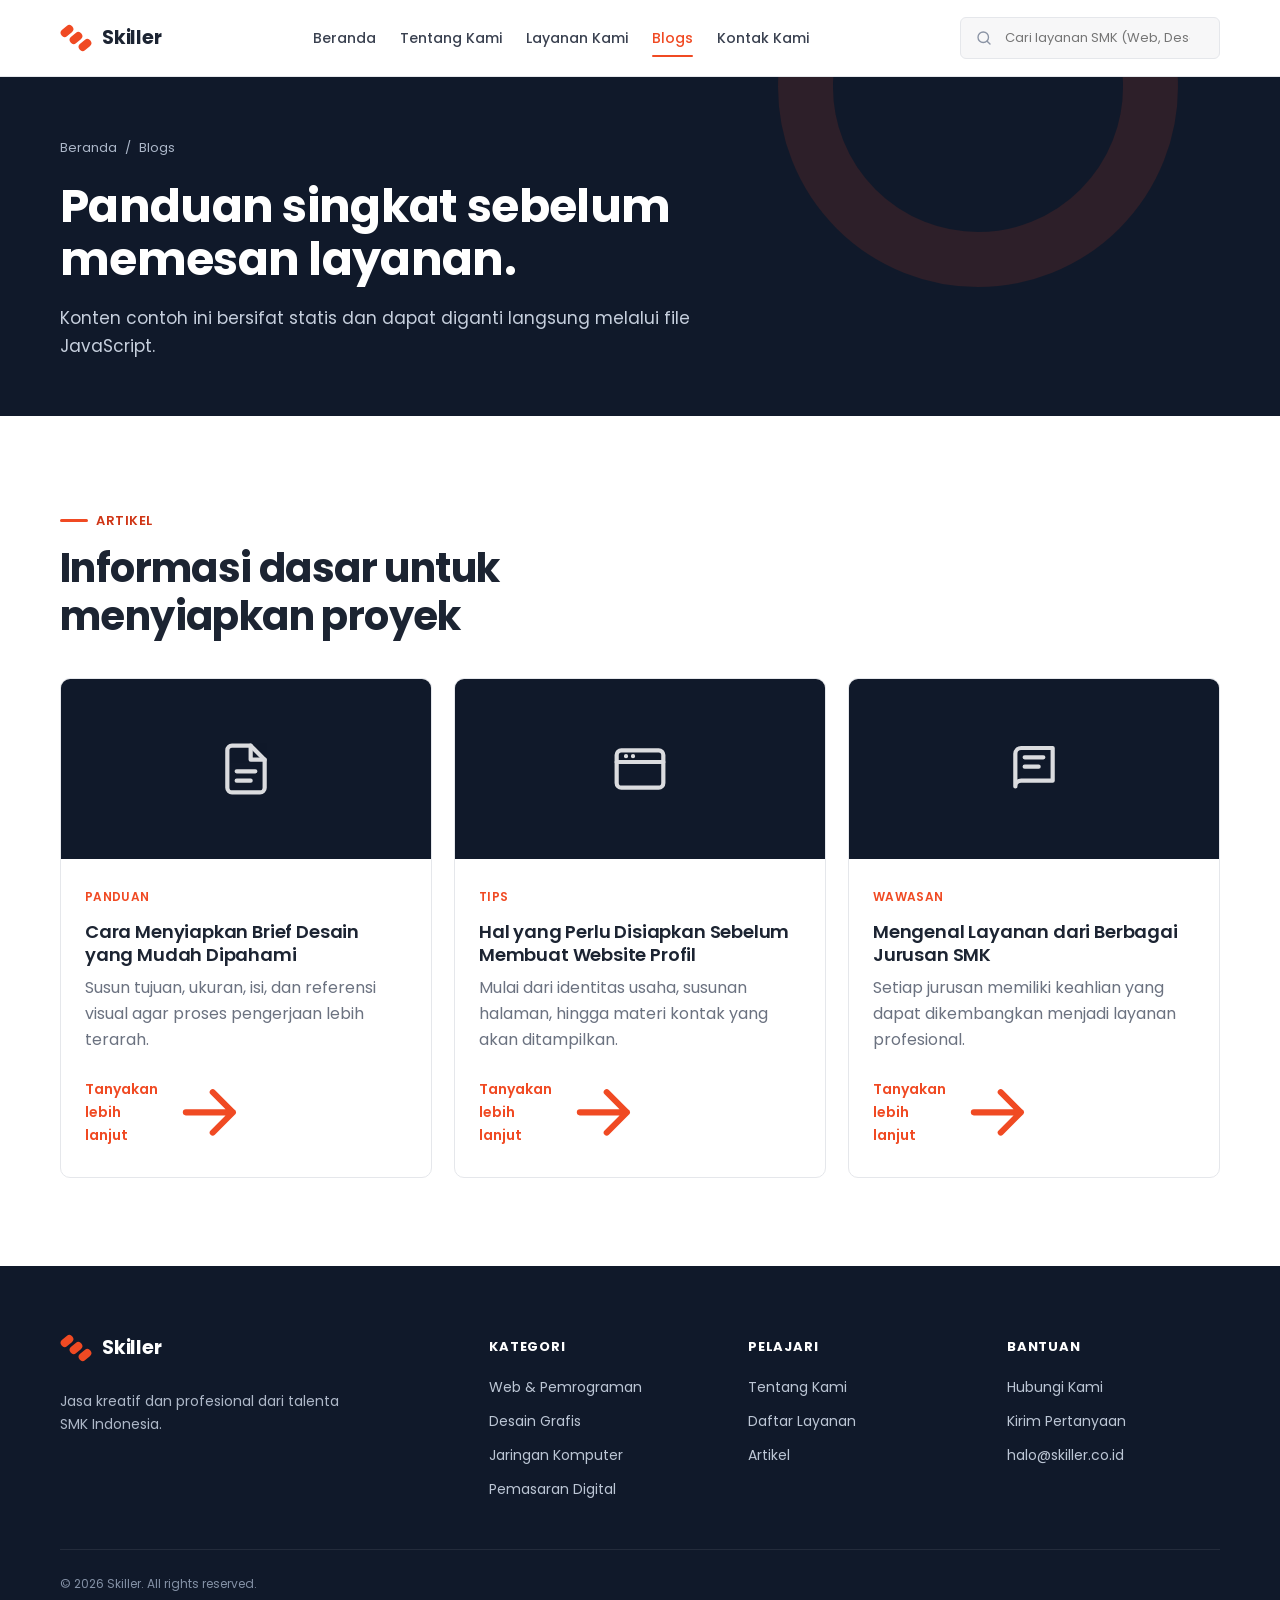
==== commit 2fc3e33b: "APK READY" ====
--- a/blog.html
+++ b/blog.html
@@ -7,6 +7,9 @@
   <title>Blogs | Skiller</title>
   <link rel="stylesheet" href="assets/css/style.css" />
   <link rel="icon" href="favicon.ico" sizes="any" />
+    <link rel="manifest" href="/manifest.webmanifest" />
+    <meta name="theme-color" content="#f0441e" />
+    <link rel="apple-touch-icon" href="/assets/icons/apple-touch-icon.png" />
 </head>
 <body data-page="blog">
   <header id="site-header"></header>
--- a/assets/css/style.css
+++ b/assets/css/style.css
@@ -1,3 +1,4 @@
+@import url("https://fonts.googleapis.com/css2?family=Jost:ital,wght@0,100..900;1,100..900&family=Montserrat:ital,wght@0,100..900;1,100..900&family=Poppins:ital,wght@0,100;0,200;0,300;0,400;0,500;0,600;0,700;0,800;0,900;1,100;1,200;1,300;1,400;1,500;1,600;1,700;1,800;1,900&display=swap");
 :root {
   --primary: #f04a23;
   --primary-dark: #cf3515;
@@ -29,7 +30,7 @@
 
 body {
   margin: 0;
-  font-family: Inter, ui-sans-serif, system-ui, -apple-system, BlinkMacSystemFont, "Segoe UI", sans-serif;
+  font-family: "poppins", sans-serif;
   color: var(--text);
   background: var(--surface);
   line-height: 1.65;
@@ -144,8 +145,6 @@
   align-items: center;
   gap: 12px;
 }
-
-
 
 .brand {
   display: inline-flex;
@@ -258,7 +257,9 @@
   background: var(--surface-soft);
   color: var(--text);
   font-size: 13px;
-  transition: border-color 160ms ease, background 160ms ease;
+  transition:
+    border-color 160ms ease,
+    background 160ms ease;
 }
 
 .header-search input:focus {
@@ -295,7 +296,10 @@
   border-radius: var(--radius-sm);
   font-weight: 600;
   cursor: pointer;
-  transition: background 140ms ease, border-color 140ms ease, color 140ms ease;
+  transition:
+    background 140ms ease,
+    border-color 140ms ease,
+    color 140ms ease;
 }
 
 .btn-primary {
@@ -1311,7 +1315,10 @@
     opacity: 0;
     visibility: hidden;
     transform: translateY(-10px);
-    transition: opacity 170ms ease, visibility 170ms ease, transform 170ms ease;
+    transition:
+      opacity 170ms ease,
+      visibility 170ms ease,
+      transform 170ms ease;
   }
 
   .site-nav.open {
@@ -1512,7 +1519,9 @@
 
 /* Motion & mobile navigation enhancements */
 .site-header {
-  transition: box-shadow 220ms ease, background-color 220ms ease;
+  transition:
+    box-shadow 220ms ease,
+    background-color 220ms ease;
 }
 
 .site-header.scrolled {
@@ -1538,12 +1547,21 @@
   border-radius: 999px;
   background: currentColor;
   transform-origin: center;
-  transition: top 220ms ease, transform 220ms ease, opacity 160ms ease;
-}
-
-.hamburger-lines span:nth-child(1) { top: 0; }
-.hamburger-lines span:nth-child(2) { top: 7px; }
-.hamburger-lines span:nth-child(3) { top: 14px; }
+  transition:
+    top 220ms ease,
+    transform 220ms ease,
+    opacity 160ms ease;
+}
+
+.hamburger-lines span:nth-child(1) {
+  top: 0;
+}
+.hamburger-lines span:nth-child(2) {
+  top: 7px;
+}
+.hamburger-lines span:nth-child(3) {
+  top: 14px;
+}
 
 .menu-toggle.active .hamburger-lines span:nth-child(1) {
   top: 7px;
@@ -1613,11 +1631,21 @@
   animation: heroEnter 620ms both cubic-bezier(0.22, 1, 0.36, 1);
 }
 
-.page-ready .hero-title { animation-delay: 80ms; }
-.page-ready .hero-copy { animation-delay: 150ms; }
-.page-ready .hero-actions { animation-delay: 220ms; }
-.page-ready .hero-note { animation-delay: 290ms; }
-.page-ready .hero-visual { animation-delay: 130ms; }
+.page-ready .hero-title {
+  animation-delay: 80ms;
+}
+.page-ready .hero-copy {
+  animation-delay: 150ms;
+}
+.page-ready .hero-actions {
+  animation-delay: 220ms;
+}
+.page-ready .hero-note {
+  animation-delay: 290ms;
+}
+.page-ready .hero-visual {
+  animation-delay: 130ms;
+}
 
 .hero-badge-dot {
   animation: badgePulse 1.8s ease-in-out infinite;
@@ -1626,7 +1654,9 @@
 .visual-panel {
   position: relative;
   box-shadow: 0 24px 55px rgba(16, 25, 42, 0.2);
-  transition: transform 300ms ease, box-shadow 300ms ease;
+  transition:
+    transform 300ms ease,
+    box-shadow 300ms ease;
 }
 
 .visual-panel::before {
@@ -1649,14 +1679,22 @@
 .visual-service {
   position: relative;
   overflow: hidden;
-  transition: transform 200ms ease, border-color 200ms ease, background 200ms ease;
+  transition:
+    transform 200ms ease,
+    border-color 200ms ease,
+    background 200ms ease;
 }
 
 .visual-service::after {
   content: "";
   position: absolute;
   inset: 0;
-  background: linear-gradient(100deg, transparent 25%, rgba(255, 255, 255, 0.08), transparent 75%);
+  background: linear-gradient(
+    100deg,
+    transparent 25%,
+    rgba(255, 255, 255, 0.08),
+    transparent 75%
+  );
   transform: translateX(-120%);
   transition: transform 520ms ease;
 }
@@ -1674,7 +1712,12 @@
 .btn {
   position: relative;
   overflow: hidden;
-  transition: transform 180ms ease, box-shadow 180ms ease, background 180ms ease, border-color 180ms ease, color 180ms ease;
+  transition:
+    transform 180ms ease,
+    box-shadow 180ms ease,
+    background 180ms ease,
+    border-color 180ms ease,
+    color 180ms ease;
 }
 
 .btn:hover {
@@ -1692,7 +1735,10 @@
 .blog-card,
 .contact-card,
 .sidebar-card {
-  transition: transform 220ms ease, box-shadow 220ms ease, border-color 220ms ease;
+  transition:
+    transform 220ms ease,
+    box-shadow 220ms ease,
+    border-color 220ms ease;
 }
 
 .feature-card:hover,
@@ -1715,7 +1761,9 @@
 .feature-icon,
 .service-icon,
 .value-icon {
-  transition: transform 220ms ease, background 220ms ease;
+  transition:
+    transform 220ms ease,
+    background 220ms ease;
 }
 
 .page-hero {
@@ -1766,7 +1814,8 @@
 [data-reveal] {
   opacity: 0;
   transform: translateY(24px);
-  transition: opacity 620ms cubic-bezier(0.22, 1, 0.36, 1),
+  transition:
+    opacity 620ms cubic-bezier(0.22, 1, 0.36, 1),
     transform 620ms cubic-bezier(0.22, 1, 0.36, 1);
   transition-delay: var(--reveal-delay, 0ms);
 }
@@ -1777,23 +1826,45 @@
 }
 
 @keyframes heroEnter {
-  from { opacity: 0; transform: translateY(22px); }
-  to { opacity: 1; transform: translateY(0); }
+  from {
+    opacity: 0;
+    transform: translateY(22px);
+  }
+  to {
+    opacity: 1;
+    transform: translateY(0);
+  }
 }
 
 @keyframes badgePulse {
-  0%, 100% { box-shadow: 0 0 0 0 rgba(240, 74, 35, 0.22); }
-  50% { box-shadow: 0 0 0 7px rgba(240, 74, 35, 0); }
+  0%,
+  100% {
+    box-shadow: 0 0 0 0 rgba(240, 74, 35, 0.22);
+  }
+  50% {
+    box-shadow: 0 0 0 7px rgba(240, 74, 35, 0);
+  }
 }
 
 @keyframes softFloat {
-  0%, 100% { transform: translate3d(0, 0, 0); }
-  50% { transform: translate3d(0, 14px, 0); }
+  0%,
+  100% {
+    transform: translate3d(0, 0, 0);
+  }
+  50% {
+    transform: translate3d(0, 14px, 0);
+  }
 }
 
 @keyframes ctaSweep {
-  0%, 22% { transform: translateX(-180%) rotate(18deg); }
-  48%, 100% { transform: translateX(650%) rotate(18deg); }
+  0%,
+  22% {
+    transform: translateX(-180%) rotate(18deg);
+  }
+  48%,
+  100% {
+    transform: translateX(650%) rotate(18deg);
+  }
 }
 
 @media (max-width: 860px) {
@@ -1812,7 +1883,11 @@
     z-index: 4;
     flex: 0 0 42px;
     padding: 0;
-    transition: border-color 180ms ease, color 180ms ease, background 180ms ease, transform 180ms ease;
+    transition:
+      border-color 180ms ease,
+      color 180ms ease,
+      background 180ms ease,
+      transform 180ms ease;
   }
 
   .menu-toggle:active {
@@ -1829,7 +1904,9 @@
     backdrop-filter: blur(2px);
     opacity: 0;
     visibility: hidden;
-    transition: opacity 240ms ease, visibility 240ms ease;
+    transition:
+      opacity 240ms ease,
+      visibility 240ms ease;
   }
 
   .menu-overlay.open {
@@ -1849,7 +1926,9 @@
     opacity: 1;
     visibility: hidden;
     transform: translateX(105%);
-    transition: visibility 280ms ease, transform 280ms cubic-bezier(0.22, 1, 0.36, 1);
+    transition:
+      visibility 280ms ease,
+      transform 280ms cubic-bezier(0.22, 1, 0.36, 1);
   }
 
   .site-nav.open {
@@ -1865,7 +1944,9 @@
   .nav-list li {
     opacity: 0;
     transform: translateX(18px);
-    transition: opacity 260ms ease, transform 260ms ease;
+    transition:
+      opacity 260ms ease,
+      transform 260ms ease;
   }
 
   .site-nav.open .nav-list li {
@@ -1873,18 +1954,31 @@
     transform: translateX(0);
   }
 
-  .site-nav.open .nav-list li:nth-child(1) { transition-delay: 70ms; }
-  .site-nav.open .nav-list li:nth-child(2) { transition-delay: 105ms; }
-  .site-nav.open .nav-list li:nth-child(3) { transition-delay: 140ms; }
-  .site-nav.open .nav-list li:nth-child(4) { transition-delay: 175ms; }
-  .site-nav.open .nav-list li:nth-child(5) { transition-delay: 210ms; }
+  .site-nav.open .nav-list li:nth-child(1) {
+    transition-delay: 70ms;
+  }
+  .site-nav.open .nav-list li:nth-child(2) {
+    transition-delay: 105ms;
+  }
+  .site-nav.open .nav-list li:nth-child(3) {
+    transition-delay: 140ms;
+  }
+  .site-nav.open .nav-list li:nth-child(4) {
+    transition-delay: 175ms;
+  }
+  .site-nav.open .nav-list li:nth-child(5) {
+    transition-delay: 210ms;
+  }
 
   .nav-link {
     padding: 15px 14px;
     border-bottom: 0;
     border-radius: 10px;
     font-weight: 600;
-    transition: background 180ms ease, color 180ms ease, transform 180ms ease;
+    transition:
+      background 180ms ease,
+      color 180ms ease,
+      transform 180ms ease;
   }
 
   .nav-link:hover,
@@ -1897,7 +1991,9 @@
   .mobile-search {
     opacity: 0;
     transform: translateY(12px);
-    transition: opacity 260ms ease 230ms, transform 260ms ease 230ms;
+    transition:
+      opacity 260ms ease 230ms,
+      transform 260ms ease 230ms;
   }
 
   .site-nav.open .mobile-search {
